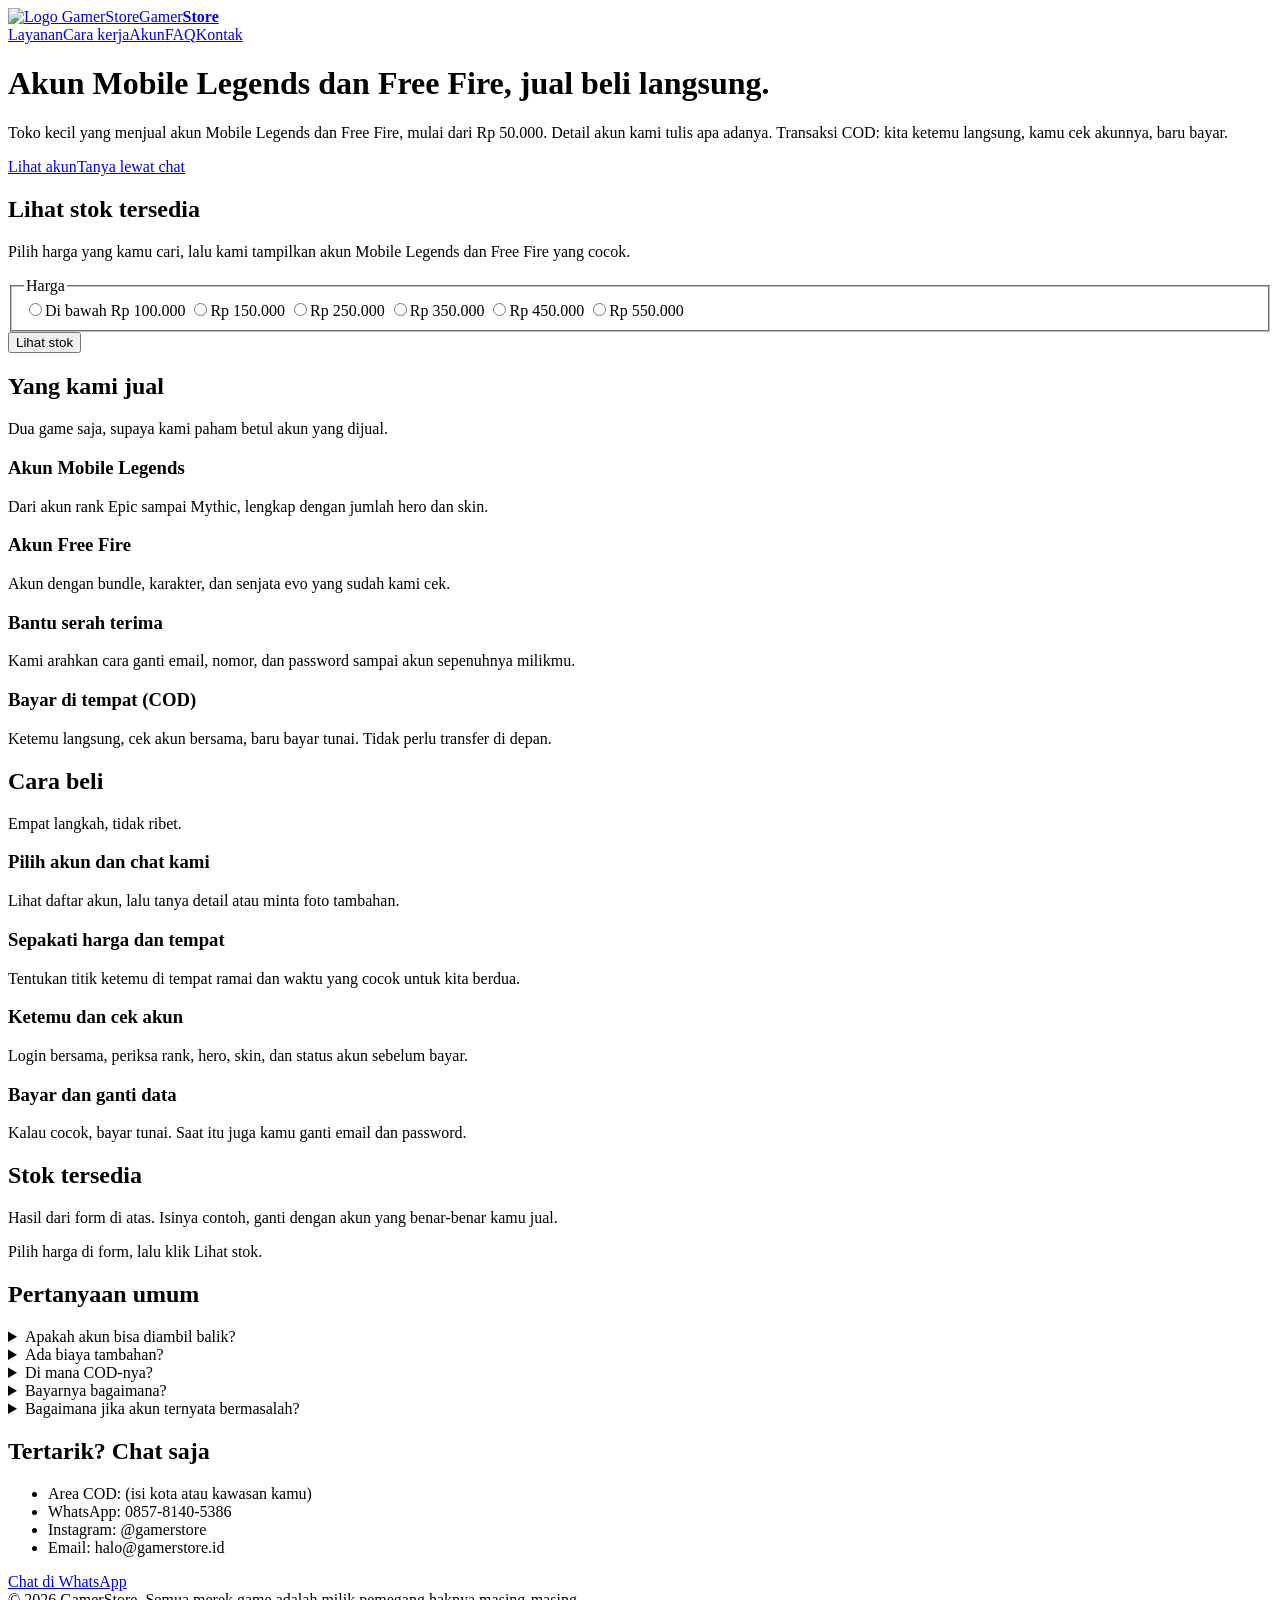
==== index.html @ 89d34f7e "gamerstore" ====
<!DOCTYPE html>
<html lang="id">
<head>
<meta charset="utf-8">
<meta name="viewport" content="width=device-width, initial-scale=1, viewport-fit=cover">
<link rel="icon" type="image/svg+xml" href="images/logo-icon.svg">
<title>GamerStore – Akun Mobile Legends &amp; Free Fire</title>
<link href="https://fonts.googleapis.com/css2?family=Bricolage+Grotesque:wght@600;800&family=DM+Sans:wght@400;500;700&display=swap" rel="stylesheet">
<script>document.documentElement.classList.add("js")</script>
<link rel="stylesheet" href="css/style.css">
</head>
<body>
<div class="wrap">
<header>
  <a class="logo" href="#"><img src="images/logo-icon.svg" alt="Logo GamerStore"><span>Gamer<b>Store</b></span></a>
  <nav><a href="#layanan">Layanan</a><a href="#cara">Cara kerja</a><a href="#akun">Akun</a><a href="#faq">FAQ</a><a href="#kontak">Kontak</a></nav>
</header>

<div class="hero">
  <div>
    <h1>Akun Mobile Legends dan Free Fire, jual beli langsung.</h1>
    <p>Toko kecil yang menjual akun Mobile Legends dan Free Fire, mulai dari Rp 50.000. Detail akun kami tulis apa adanya. Transaksi COD: kita ketemu langsung, kamu cek akunnya, baru bayar.</p>
    <div class="cta"><a class="btn" href="#akun">Lihat akun</a><a class="btn ghost" href="#kontak">Tanya lewat chat</a></div>
  </div>
  <form class="finder" id="finder">
    <h2>Lihat stok tersedia</h2>
    <p>Pilih harga yang kamu cari, lalu kami tampilkan akun Mobile Legends dan Free Fire yang cocok.</p>
    <fieldset>
      <legend>Harga</legend>
      <div class="prices">
        <label class="chip"><input type="radio" name="harga" value="under100">Di bawah Rp 100.000</label>
        <label class="chip"><input type="radio" name="harga" value="150000">Rp 150.000</label>
        <label class="chip"><input type="radio" name="harga" value="250000">Rp 250.000</label>
        <label class="chip"><input type="radio" name="harga" value="350000">Rp 350.000</label>
        <label class="chip"><input type="radio" name="harga" value="450000">Rp 450.000</label>
        <label class="chip"><input type="radio" name="harga" value="550000">Rp 550.000</label>
      </div>
    </fieldset>
    <button class="btn" type="submit">Lihat stok</button>
    <p class="err" id="err" role="alert"></p>
  </form>
</div>
</div>

<div class="wrap">
<section id="layanan">
  <h2>Yang kami jual</h2>
  <p class="lead">Dua game saja, supaya kami paham betul akun yang dijual.</p>
  <div class="grid">
    <div class="item"><h3>Akun Mobile Legends</h3><p>Dari akun rank Epic sampai Mythic, lengkap dengan jumlah hero dan skin.</p></div>
    <div class="item"><h3>Akun Free Fire</h3><p>Akun dengan bundle, karakter, dan senjata evo yang sudah kami cek.</p></div>
    <div class="item"><h3>Bantu serah terima</h3><p>Kami arahkan cara ganti email, nomor, dan password sampai akun sepenuhnya milikmu.</p></div>
    <div class="item"><h3>Bayar di tempat (COD)</h3><p>Ketemu langsung, cek akun bersama, baru bayar tunai. Tidak perlu transfer di depan.</p></div>
  </div>
</section>

<section id="cara">
  <h2>Cara beli</h2>
  <p class="lead">Empat langkah, tidak ribet.</p>
  <div class="steps">
    <div class="step"><div><h3>Pilih akun dan chat kami</h3><p>Lihat daftar akun, lalu tanya detail atau minta foto tambahan.</p></div></div>
    <div class="step"><div><h3>Sepakati harga dan tempat</h3><p>Tentukan titik ketemu di tempat ramai dan waktu yang cocok untuk kita berdua.</p></div></div>
    <div class="step"><div><h3>Ketemu dan cek akun</h3><p>Login bersama, periksa rank, hero, skin, dan status akun sebelum bayar.</p></div></div>
    <div class="step"><div><h3>Bayar dan ganti data</h3><p>Kalau cocok, bayar tunai. Saat itu juga kamu ganti email dan password.</p></div></div>
  </div>
</section>

<section id="akun">
  <h2>Stok tersedia</h2>
  <p class="lead">Hasil dari form di atas. Isinya contoh, ganti dengan akun yang benar-benar kamu jual.</p>
  <p class="hasil-info" id="info" tabindex="-1"></p>
  <div id="hasil" class="cards" aria-live="polite"><p class="empty">Pilih harga di form, lalu klik Lihat stok.</p></div>
</section>

<section id="faq">
  <h2>Pertanyaan umum</h2>
  <details><summary>Apakah akun bisa diambil balik?</summary><p>Akun diserahkan dengan ganti email dan nomor, jadi kendali penuh ada di kamu. Kalau ada masalah, langsung kabari kami lewat chat.</p></details>
  <details><summary>Ada biaya tambahan?</summary><p>Harga sesuai yang tertulis, mulai Rp 50.000 sampai Rp 550.000. Tidak ada biaya admin.</p></details>
  <details><summary>Di mana COD-nya?</summary><p>Di tempat ramai yang kita sepakati lewat chat, misalnya kafe atau pusat perbelanjaan. Area COD tertera di bagian kontak.</p></details>
  <details><summary>Bayarnya bagaimana?</summary><p>Tunai saat akun sudah kamu cek dan cocok. Tidak ada pembayaran di muka.</p></details>
  <details><summary>Bagaimana jika akun ternyata bermasalah?</summary><p>Hubungi kami secepatnya dengan bukti. Kami bantu cari solusinya.</p></details>
</section>

<section id="kontak">
  <div class="contact">
    <div><h2>Tertarik? Chat saja</h2>
    <ul><li>Area COD: (isi kota atau kawasan kamu)</li><li>WhatsApp: 0857-8140-5386</li><li>Instagram: @gamerstore</li><li>Email: halo@gamerstore.id</li></ul></div>
    <a class="btn" href="#">Chat di WhatsApp</a>
  </div>
</section>
</div>

<div class="wrap"><footer>© 2026 GamerStore. Semua merek game adalah milik pemegang haknya masing-masing.</footer></div>
<dialog id="zoom" aria-label="Foto akun"><img alt="Foto akun diperbesar"></dialog>
<script src="js/main.js" defer></script>
</body>
</html>
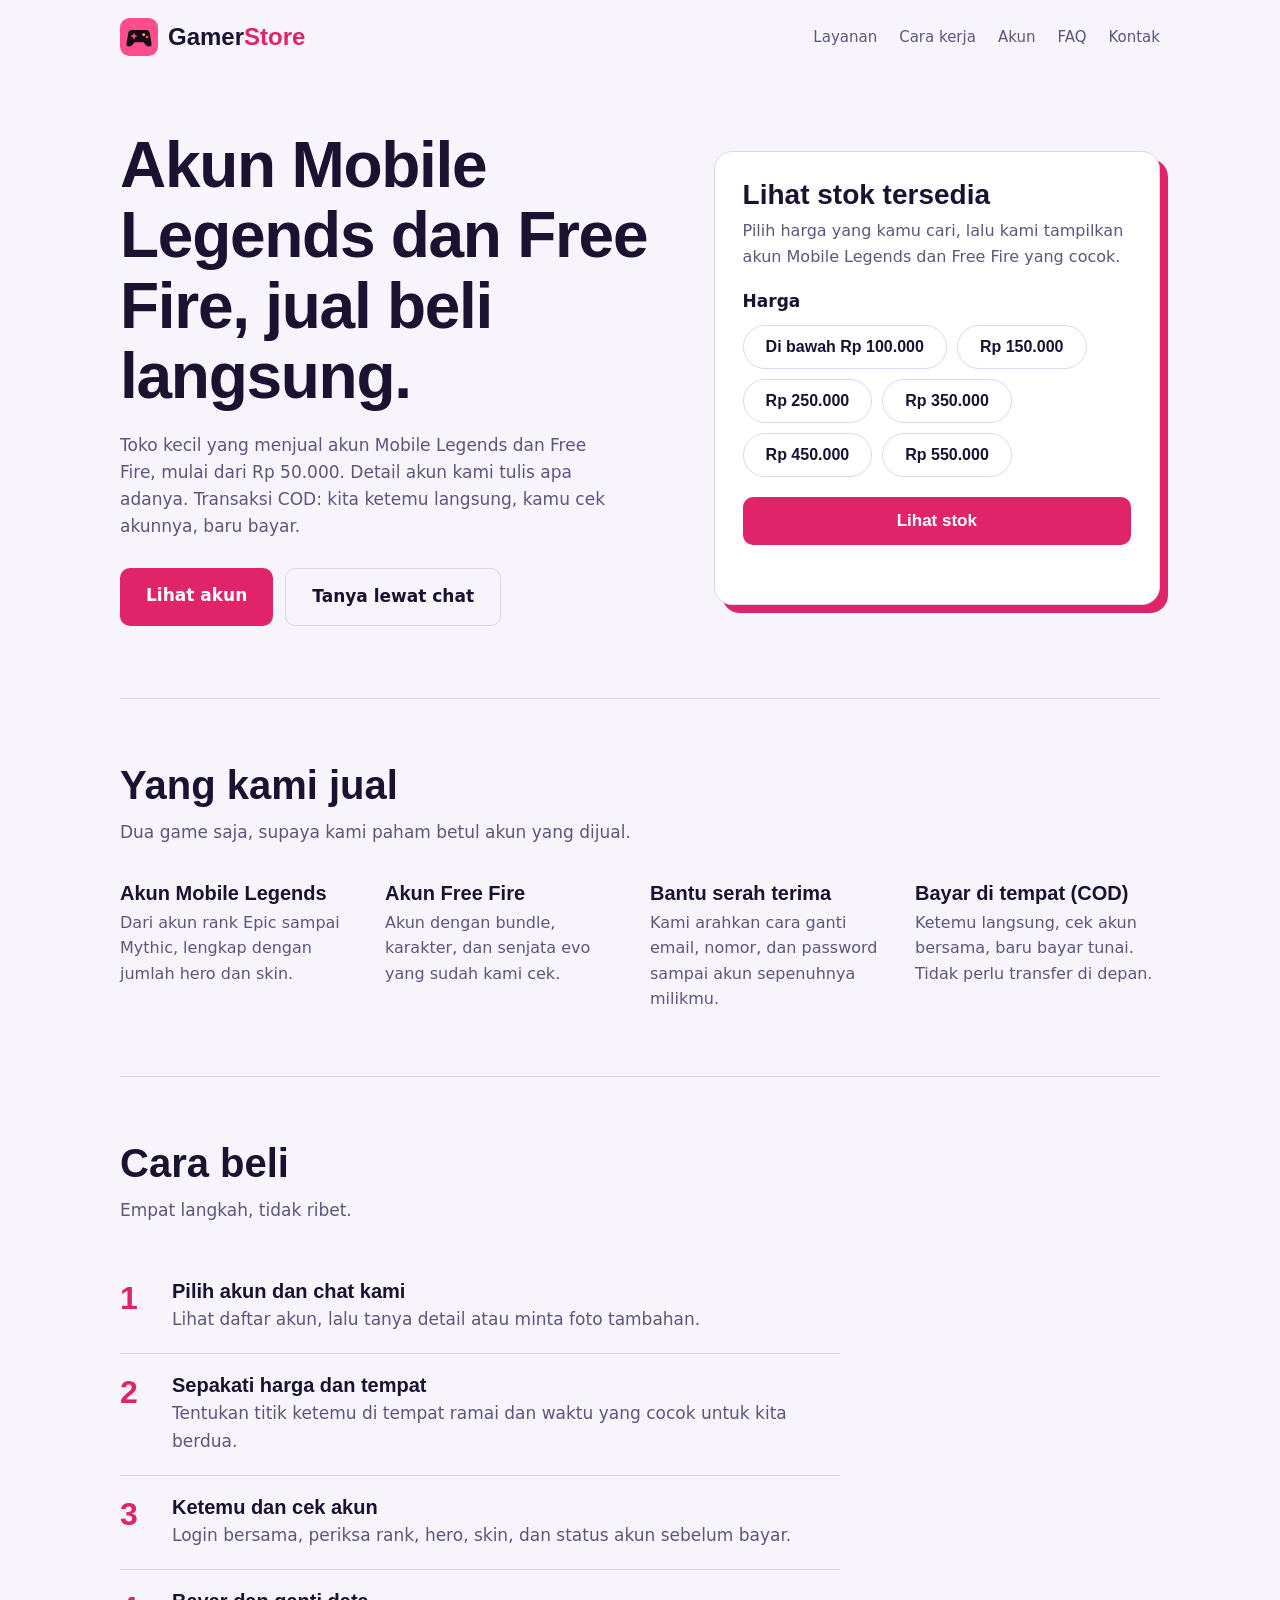
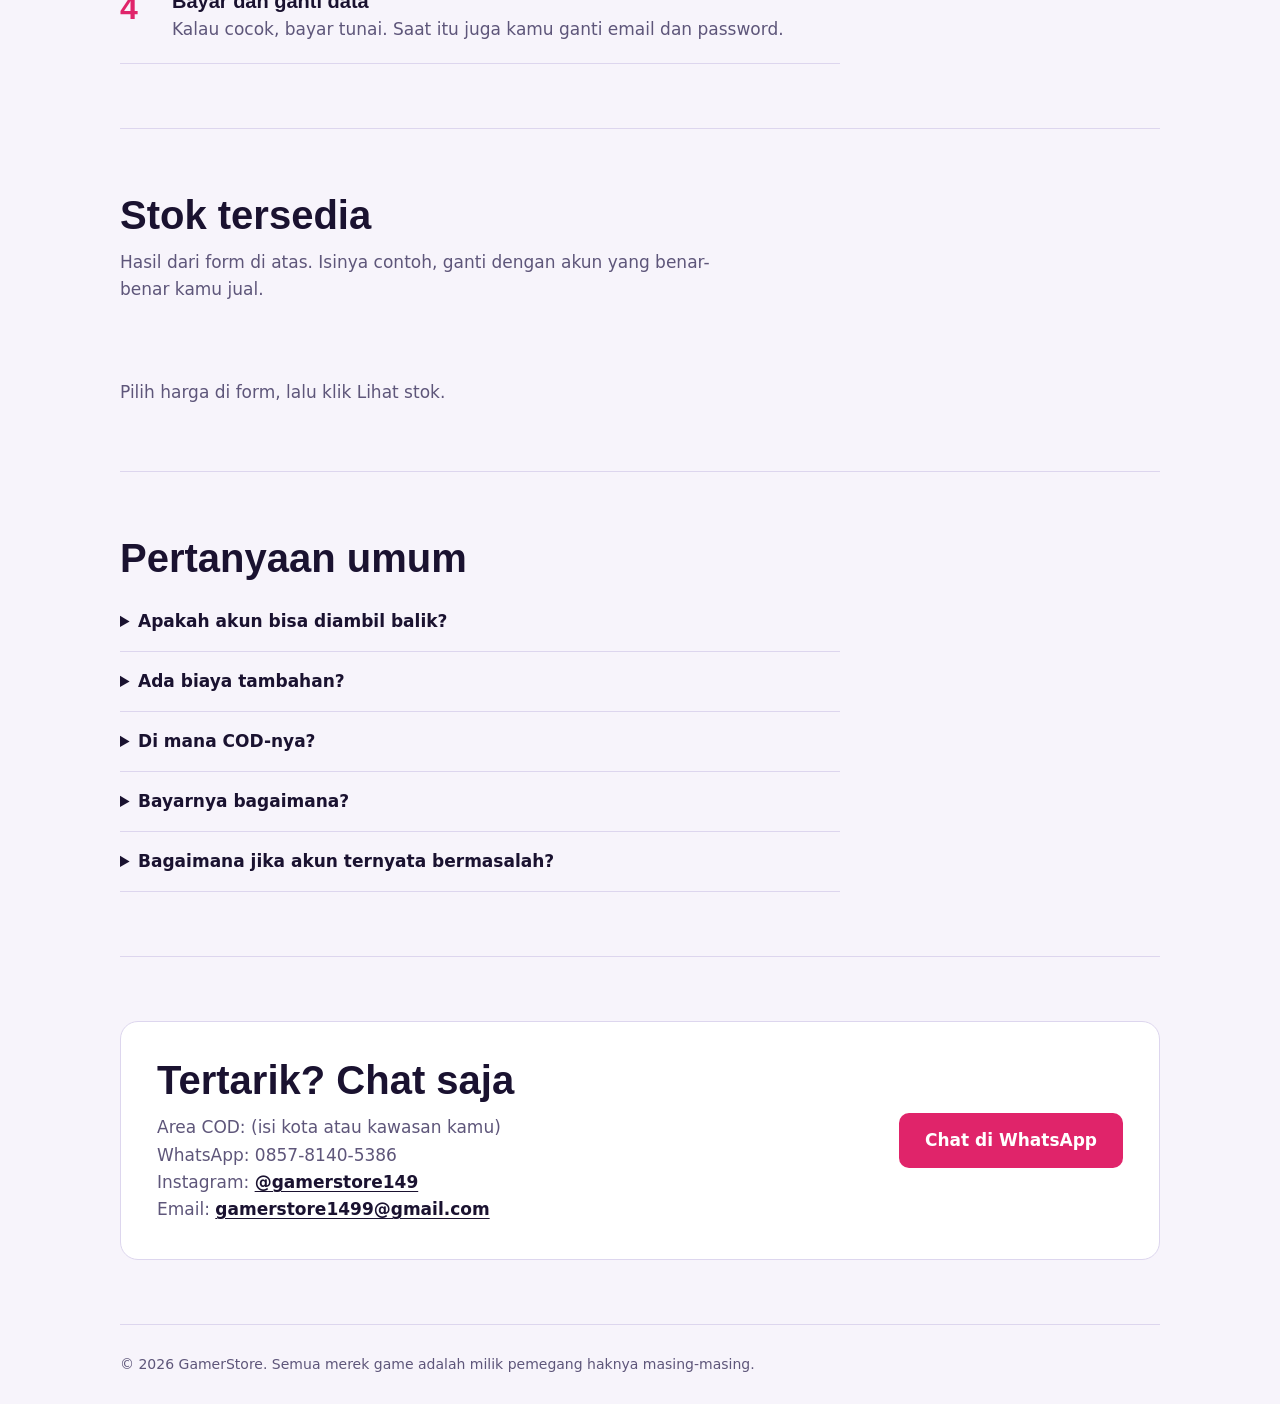
==== commit ab751239: "Add files via upload" ====
--- a/index.html
+++ b/index.html
@@ -84,7 +84,7 @@
 <section id="kontak">
   <div class="contact">
     <div><h2>Tertarik? Chat saja</h2>
-    <ul><li>Area COD: (isi kota atau kawasan kamu)</li><li>WhatsApp: 0857-8140-5386</li><li>Instagram: @gamerstore</li><li>Email: halo@gamerstore.id</li></ul></div>
+    <ul><li>Area COD: (isi kota atau kawasan kamu)</li><li>WhatsApp: 0857-8140-5386</li><li>Instagram: <a href="https://instagram.com/gamerstore149" target="_blank" rel="noopener">@gamerstore149</a></li><li>Email: <a href="mailto:gamerstore1499@gmail.com">gamerstore1499@gmail.com</a></li></ul></div>
     <a class="btn" href="#">Chat di WhatsApp</a>
   </div>
 </section>
--- a/css/style.css
+++ b/css/style.css
@@ -0,0 +1,94 @@
+:root{--bg:#f7f4fb;--panel:#fff;--ink:#1a1230;--mute:#5e567a;--line:#ddd6ee;--pink:#e0246a;--amber:#b86e00;--onpink:#fff;
+box-sizing:border-box;padding-top:env(safe-area-inset-top,0px);padding-bottom:env(safe-area-inset-bottom,0px)}
+@media (prefers-color-scheme:dark){:root:not([data-theme="light"]){--bg:#150e28;--panel:#211a3d;--ink:#f3eefc;--mute:#b0a6cf;--line:#372e5c;--pink:#ff4d8d;--amber:#ffc247;--onpink:#1a0a14}}
+:root[data-theme="dark"]{--bg:#150e28;--panel:#211a3d;--ink:#f3eefc;--mute:#b0a6cf;--line:#372e5c;--pink:#ff4d8d;--amber:#ffc247;--onpink:#1a0a14}
+html{scroll-padding-top:env(safe-area-inset-top,0px);scroll-behavior:smooth}
+*,*:before,*:after{box-sizing:inherit}
+body{margin:0;background:var(--bg);color:var(--ink);font:400 17px/1.6 "DM Sans",system-ui,sans-serif}
+h1,h2,h3{font-family:"Bricolage Grotesque","DM Sans",sans-serif;line-height:1.1;margin:0}
+a{color:inherit}
+.wrap{max-width:1080px;margin:0 auto;padding:0 20px}
+header{display:flex;justify-content:space-between;align-items:center;padding:18px 0}
+.logo{font:800 24px "Bricolage Grotesque",sans-serif;text-decoration:none}
+.logo b{color:var(--pink)}
+nav{display:flex;gap:22px;font-size:15px}
+nav a{text-decoration:none;color:var(--mute)}nav a:hover{color:var(--ink)}
+.btn{display:inline-block;background:var(--pink);color:var(--onpink);font-weight:700;text-decoration:none;padding:14px 26px;border-radius:10px;border:0}
+.btn.ghost{background:transparent;color:var(--ink);border:1.5px solid var(--line)}
+:focus-visible{outline:3px solid var(--amber);outline-offset:3px}
+.hero{display:grid;grid-template-columns:1.1fr .9fr;gap:48px;align-items:center;padding:56px 0 72px}
+.hero h1{font-size:clamp(38px,6vw,64px);font-weight:800;letter-spacing:-.02em}
+.hero p{color:var(--mute);max-width:46ch;margin:20px 0 28px}
+.cta{display:flex;gap:12px;flex-wrap:wrap}
+.price{font:800 30px "Bricolage Grotesque",sans-serif}
+section{padding:64px 0;border-top:1px solid var(--line)}
+section h2{font-size:clamp(28px,4vw,40px);margin-bottom:12px}
+.lead{color:var(--mute);max-width:56ch;margin:0 0 36px}
+.grid{display:grid;gap:20px;grid-template-columns:repeat(auto-fit,minmax(230px,1fr))}
+.item h3{font-size:20px;margin-bottom:6px}
+.item p{margin:0;color:var(--mute);font-size:16px}
+.steps{counter-reset:s;display:grid;gap:0;max-width:720px}
+.step{display:grid;grid-template-columns:52px 1fr;padding:20px 0;border-bottom:1px solid var(--line)}
+.step:before{counter-increment:s;content:counter(s);font:800 32px "Bricolage Grotesque",sans-serif;color:var(--pink)}
+.step h3{font-size:20px}.step p{margin:4px 0 0;color:var(--mute)}
+.cards{display:grid;gap:20px;grid-template-columns:repeat(auto-fit,minmax(250px,1fr))}
+.card{background:var(--panel);border:1px solid var(--line);border-radius:14px;padding:20px}
+.card small{color:var(--mute)}.card .price{font-size:22px;margin-top:10px}
+details{border-bottom:1px solid var(--line);padding:16px 0;max-width:720px}
+summary{cursor:pointer;font-weight:700}
+details p{color:var(--mute);margin:10px 0 0}
+.contact{background:var(--panel);border:1.5px solid var(--line);border-radius:18px;padding:36px;display:flex;justify-content:space-between;gap:24px;flex-wrap:wrap;align-items:center}
+.contact ul{list-style:none;padding:0;margin:0;color:var(--mute)}
+footer{padding:28px 0;color:var(--mute);font-size:14px;border-top:1px solid var(--line)}
+@media(max-width:800px){.hero{grid-template-columns:1fr}nav{display:none}}
+@media(prefers-reduced-motion:reduce){html{scroll-behavior:auto}}
+.logo{display:flex;align-items:center;gap:10px}
+.logo img{display:block;width:38px;height:38px}
+
+/* Animasi */
+.hero h1,.hero p,.hero .cta{animation:rise .7s both}
+.hero p{animation-delay:.15s}.hero .cta{animation-delay:.3s}
+.btn{transition:transform .2s}.btn:hover{transform:translateY(-3px)}
+.js .reveal{opacity:0;transform:translateY(22px);transition:opacity .6s,transform .6s}
+.js .reveal.in{opacity:1;transform:none}
+.js .card.in{transition:transform .25s,border-color .2s}
+.js .card.in:hover{transform:translateY(-6px);border-color:var(--pink)}
+@keyframes rise{from{opacity:0;transform:translateY(24px)}}
+@media(prefers-reduced-motion:reduce){*,*:before{animation:none!important;transition:none!important}.js .reveal{opacity:1;transform:none}}
+
+/* Filter harga */
+.prices{display:flex;flex-wrap:wrap;gap:10px;margin-bottom:28px}
+.chip{font:700 16px "DM Sans",sans-serif;padding:12px 22px;border-radius:999px;border:1.5px solid var(--line);background:var(--panel);color:var(--ink);cursor:pointer;transition:transform .2s,border-color .2s,background .2s}
+.chip:hover{border-color:var(--pink);transform:translateY(-2px)}
+.chip[aria-pressed="true"]{background:var(--pink);color:var(--onpink);border-color:var(--pink)}
+.empty{color:var(--mute);margin:0}
+.card.pop{animation:rise .5s both}
+.card small.ff{color:var(--amber)}
+.card .btn{margin-top:14px;padding:10px 18px;font-size:15px}
+
+/* Form stok */
+.finder{background:var(--panel);border:1.5px solid var(--line);border-radius:18px;padding:28px;box-shadow:8px 8px 0 var(--pink)}
+.finder h2{font-size:28px;margin-bottom:8px}
+.finder p{color:var(--mute);margin:0 0 18px;font-size:16px}
+.finder fieldset{border:0;padding:0;margin:0 0 20px}
+.finder legend{font-weight:700;margin-bottom:10px;padding:0}
+.finder .prices{margin-bottom:0}
+.finder .btn{width:100%;cursor:pointer;font:700 17px "DM Sans",sans-serif}
+.finder .err{color:var(--pink);margin:12px 0 0;min-height:1.2em}
+.chip{position:relative}
+.chip input{position:absolute;opacity:0;pointer-events:none}
+.chip:has(input:checked){background:var(--pink);color:var(--onpink);border-color:var(--pink)}
+.chip:has(input:focus-visible){outline:3px solid var(--amber);outline-offset:3px}
+
+/* Foto akun dan info hasil */
+.hasil-info{font-weight:700;color:var(--pink);margin:0 0 16px;min-height:1.4em}
+.hasil-info:focus{outline:none}
+.fotobtn{display:block;width:100%;padding:0;border:0;background:none;cursor:zoom-in;margin-bottom:12px;position:relative}
+.foto{display:block;width:100%;height:200px;object-fit:cover;object-position:top;border-radius:10px;border:1px solid var(--line)}
+.fotobtn span{position:absolute;left:8px;bottom:8px;background:var(--amber);color:#1a0a14;font:700 12px "DM Sans",sans-serif;padding:3px 9px;border-radius:6px}
+dialog{border:0;padding:0;background:transparent;width:min(92vw,520px)}
+dialog::backdrop{background:rgba(0,0,0,.78)}
+dialog img{display:block;width:100%;max-height:90vh;object-fit:contain;border-radius:12px;cursor:zoom-out}
+
+.contact li a{color:var(--ink);font-weight:700;text-underline-offset:3px}
+.contact li a:hover{color:var(--pink)}
